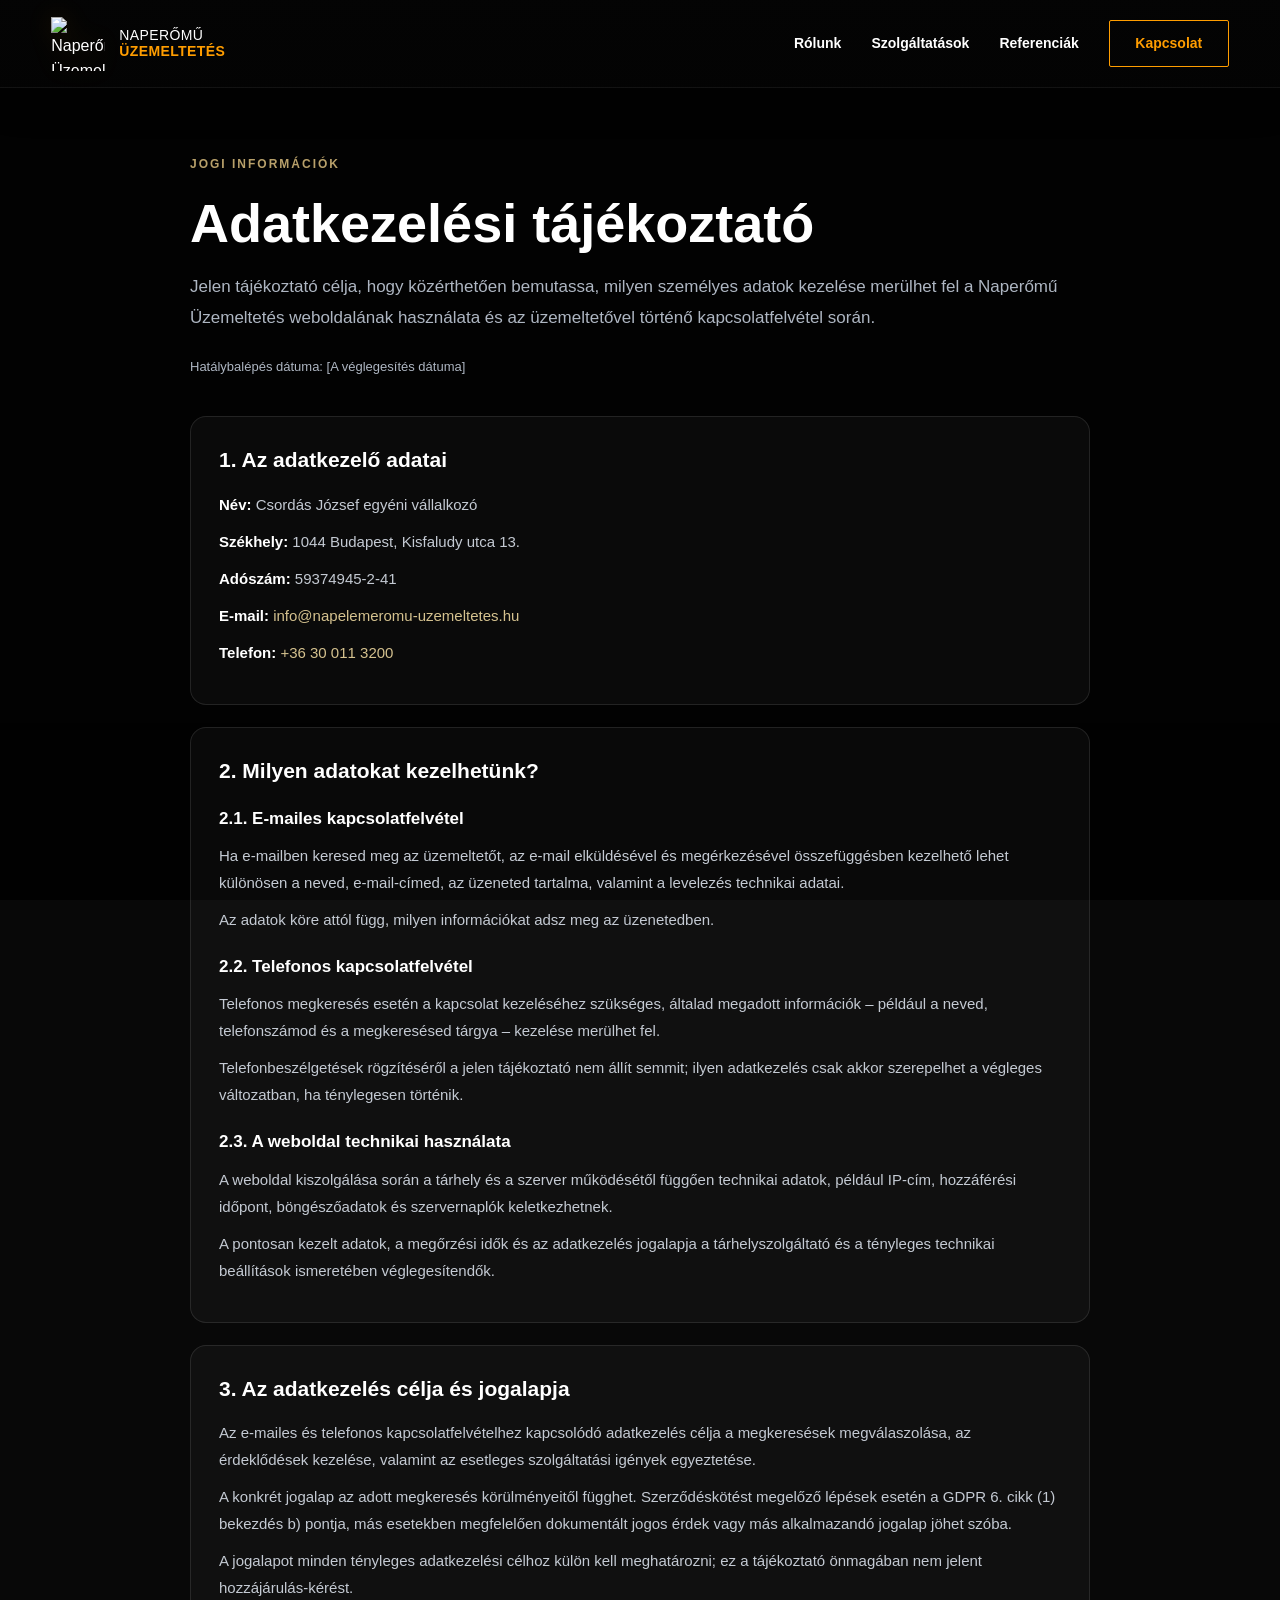
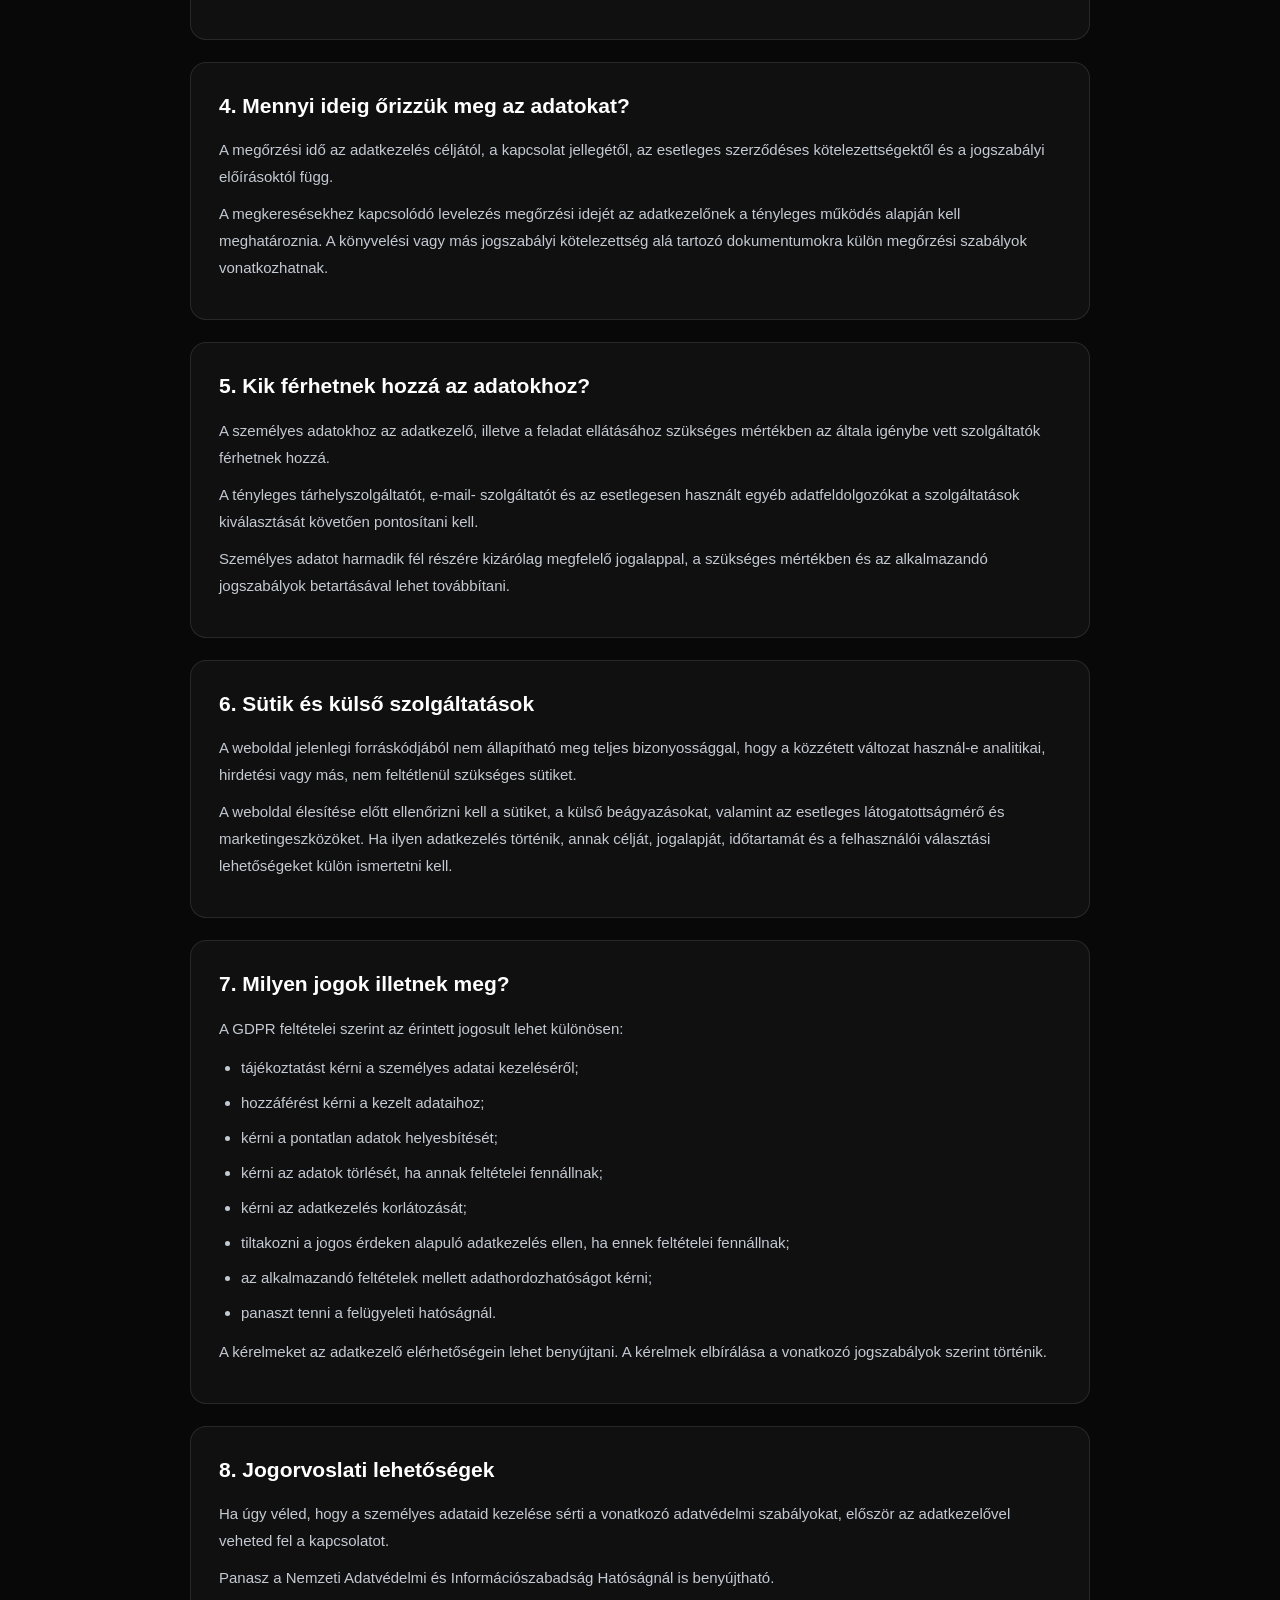
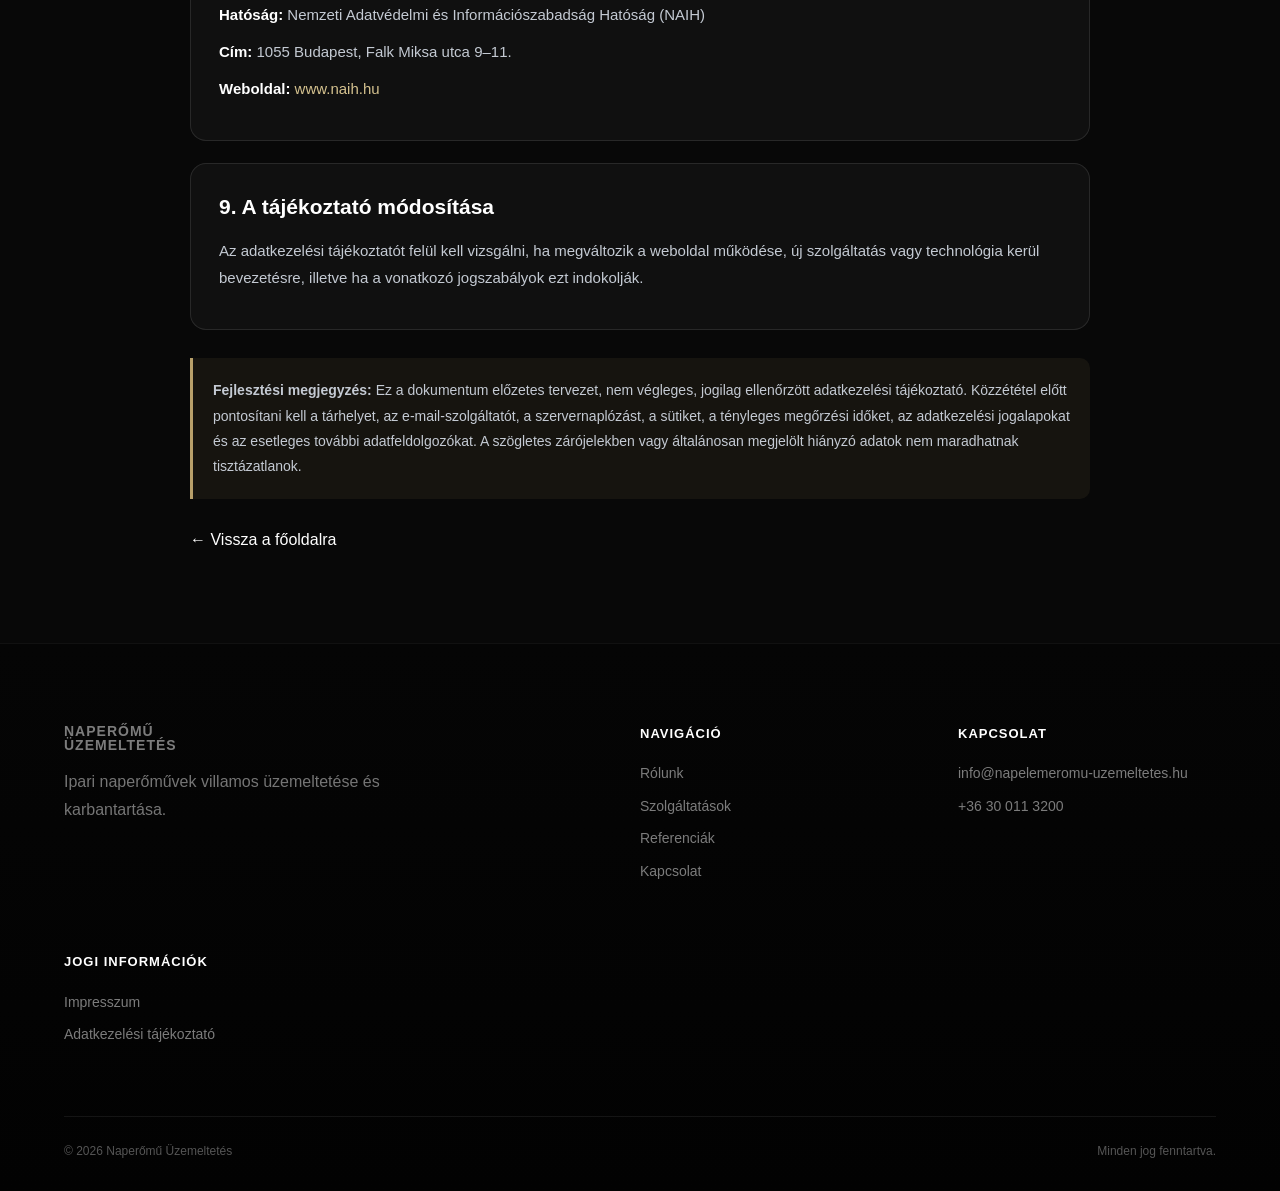
==== adatkezeles.html @ d8855a9f "Add files via upload" ====
<!DOCTYPE html>
<html lang="hu">
<head>
    <meta charset="UTF-8">
    <meta name="viewport" content="width=device-width, initial-scale=1.0">

    <title>Adatkezelési tájékoztató | Naperőmű Üzemeltetés</title>

    <meta
        name="description"
        content="A Naperőmű Üzemeltetés weboldalához kapcsolódó adatkezelési tájékoztató."
    >

    <link rel="stylesheet" href="style.css">
    <link rel="stylesheet" href="home.css">

    <style>
        .legal-page {
            min-height: 70vh;
            padding: 150px 0 90px;
        }

        .legal-content {
            max-width: 900px;
            margin: 0 auto;
        }

        .legal-eyebrow {
            display: inline-block;
            margin-bottom: 18px;
            color: #b8a06a;
            font-size: 12px;
            font-weight: 700;
            letter-spacing: 2px;
            text-transform: uppercase;
        }

        .legal-content h1 {
            margin-bottom: 18px;
            font-size: clamp(34px, 5vw, 54px);
            line-height: 1.15;
        }

        .legal-intro {
            margin-bottom: 24px;
            color: #aeb6c2;
            font-size: 17px;
            line-height: 1.8;
        }

        .legal-updated {
            margin-bottom: 38px;
            color: #aeb6c2;
            font-size: 13px;
        }

        .legal-card {
            margin-bottom: 22px;
            padding: 28px;
            border: 1px solid rgba(255, 255, 255, 0.1);
            border-radius: 16px;
            background: rgba(255, 255, 255, 0.035);
        }

        .legal-card h2 {
            margin-bottom: 16px;
            font-size: 21px;
            line-height: 1.4;
        }

        .legal-card h3 {
            margin: 20px 0 10px;
            font-size: 17px;
        }

        .legal-card p,
        .legal-card li {
            color: #c4cad3;
            font-size: 15px;
            line-height: 1.8;
            overflow-wrap: anywhere;
        }

        .legal-card p {
            margin: 10px 0;
        }

        .legal-card ul {
            padding-left: 22px;
            margin: 12px 0;
        }

        .legal-card li {
            margin-bottom: 8px;
        }

        .legal-card strong {
            color: #fff;
        }

        .legal-card a {
            color: #d5c28f;
            overflow-wrap: anywhere;
        }

        .legal-notice {
            margin-top: 28px;
            padding: 20px;
            border-left: 3px solid #b8a06a;
            border-radius: 0 10px 10px 0;
            background: rgba(184, 160, 106, 0.08);
            color: #c4cad3;
            font-size: 14px;
            line-height: 1.8;
        }

        .legal-back {
            display: inline-flex;
            margin-top: 28px;
            color: #fff;
            text-decoration: none;
            transition: color 0.2s ease;
        }

        .legal-back:hover {
            color: #b8a06a;
        }

        @media (max-width: 600px) {
            .legal-page {
                padding: 120px 0 60px;
            }

            .legal-card {
                padding: 21px;
            }
        }
    </style>
</head>

<body>

    <!-- FEJLÉC -->
    <header class="navbar">
        <div class="nav-container">

            <a href="index.html" class="logo">
                <img
                    src="images/logo.png"
                    alt="Naperőmű Üzemeltetés"
                >

                <div class="logo-text">
                    <span>NAPERŐMŰ</span>
                    <strong>ÜZEMELTETÉS</strong>
                </div>
            </a>

            <nav class="nav-menu">
                <a href="index.html#rolunk">Rólunk</a>
                <a href="index.html#szolgaltatasok">Szolgáltatások</a>
                <a href="index.html#referenciak">Referenciák</a>
                <a href="index.html#kapcsolat" class="nav-button">
                    Kapcsolat
                </a>
            </nav>

            <button
                class="menu-toggle"
                id="menuToggle"
                aria-label="Menü megnyitása"
                aria-expanded="false"
            >
                ☰
            </button>

        </div>
    </header>

    <main>
        <section class="legal-page">
            <div class="section-container">
                <div class="legal-content">

                    <span class="legal-eyebrow">
                        Jogi információk
                    </span>

                    <h1>Adatkezelési tájékoztató</h1>

                    <p class="legal-intro">
                        Jelen tájékoztató célja, hogy közérthetően
                        bemutassa, milyen személyes adatok kezelése
                        merülhet fel a Naperőmű Üzemeltetés weboldalának
                        használata és az üzemeltetővel történő
                        kapcsolatfelvétel során.
                    </p>

                    <p class="legal-updated">
                        Hatálybalépés dátuma: [A véglegesítés dátuma]
                    </p>

                    <!-- 1. ADATKEZELŐ -->
                    <section class="legal-card">
                        <h2>1. Az adatkezelő adatai</h2>

                        <p>
                            <strong>Név:</strong>
                            Csordás József egyéni vállalkozó
                        </p>

                        <p>
                            <strong>Székhely:</strong>
                            1044 Budapest, Kisfaludy utca 13.
                        </p>

                        <p>
                            <strong>Adószám:</strong>
                            59374945-2-41
                        </p>

                        <p>
                            <strong>E-mail:</strong>
                            <a href="mailto:info@napelemeromu-uzemeltetes.hu">
                                info@napelemeromu-uzemeltetes.hu
                            </a>
                        </p>

                        <p>
                            <strong>Telefon:</strong>
                            <a href="tel:+36300113200">
                                +36 30 011 3200
                            </a>
                        </p>
                    </section>

                    <!-- 2. KEZELT ADATOK -->
                    <section class="legal-card">
                        <h2>2. Milyen adatokat kezelhetünk?</h2>

                        <h3>2.1. E-mailes kapcsolatfelvétel</h3>

                        <p>
                            Ha e-mailben keresed meg az üzemeltetőt,
                            az e-mail elküldésével és megérkezésével
                            összefüggésben kezelhető lehet különösen
                            a neved, e-mail-címed, az üzeneted tartalma,
                            valamint a levelezés technikai adatai.
                        </p>

                        <p>
                            Az adatok köre attól függ, milyen
                            információkat adsz meg az üzenetedben.
                        </p>

                        <h3>2.2. Telefonos kapcsolatfelvétel</h3>

                        <p>
                            Telefonos megkeresés esetén a kapcsolat
                            kezeléséhez szükséges, általad megadott
                            információk – például a neved, telefonszámod
                            és a megkeresésed tárgya – kezelése merülhet fel.
                        </p>

                        <p>
                            Telefonbeszélgetések rögzítéséről a jelen
                            tájékoztató nem állít semmit; ilyen adatkezelés
                            csak akkor szerepelhet a végleges változatban,
                            ha ténylegesen történik.
                        </p>

                        <h3>2.3. A weboldal technikai használata</h3>

                        <p>
                            A weboldal kiszolgálása során a tárhely
                            és a szerver működésétől függően technikai
                            adatok, például IP-cím, hozzáférési időpont,
                            böngészőadatok és szervernaplók keletkezhetnek.
                        </p>

                        <p>
                            A pontosan kezelt adatok, a megőrzési idők
                            és az adatkezelés jogalapja a tárhelyszolgáltató
                            és a tényleges technikai beállítások
                            ismeretében véglegesítendők.
                        </p>
                    </section>

                    <!-- 3. CÉLOK ÉS JOGALAPOK -->
                    <section class="legal-card">
                        <h2>3. Az adatkezelés célja és jogalapja</h2>

                        <p>
                            Az e-mailes és telefonos kapcsolatfelvételhez
                            kapcsolódó adatkezelés célja a megkeresések
                            megválaszolása, az érdeklődések kezelése,
                            valamint az esetleges szolgáltatási igények
                            egyeztetése.
                        </p>

                        <p>
                            A konkrét jogalap az adott megkeresés
                            körülményeitől függhet. Szerződéskötést
                            megelőző lépések esetén a GDPR 6. cikk
                            (1) bekezdés b) pontja, más esetekben
                            megfelelően dokumentált jogos érdek vagy
                            más alkalmazandó jogalap jöhet szóba.
                        </p>

                        <p>
                            A jogalapot minden tényleges adatkezelési
                            célhoz külön kell meghatározni; ez a
                            tájékoztató önmagában nem jelent
                            hozzájárulás-kérést.
                        </p>
                    </section>

                    <!-- 4. MEGŐRZÉSI IDŐ -->
                    <section class="legal-card">
                        <h2>4. Mennyi ideig őrizzük meg az adatokat?</h2>

                        <p>
                            A megőrzési idő az adatkezelés céljától,
                            a kapcsolat jellegétől, az esetleges
                            szerződéses kötelezettségektől és a
                            jogszabályi előírásoktól függ.
                        </p>

                        <p>
                            A megkeresésekhez kapcsolódó levelezés
                            megőrzési idejét az adatkezelőnek a
                            tényleges működés alapján kell meghatároznia.
                            A könyvelési vagy más jogszabályi
                            kötelezettség alá tartozó dokumentumokra
                            külön megőrzési szabályok vonatkozhatnak.
                        </p>
                    </section>

                    <!-- 5. ADATTOVÁBBÍTÁS -->
                    <section class="legal-card">
                        <h2>5. Kik férhetnek hozzá az adatokhoz?</h2>

                        <p>
                            A személyes adatokhoz az adatkezelő,
                            illetve a feladat ellátásához szükséges
                            mértékben az általa igénybe vett
                            szolgáltatók férhetnek hozzá.
                        </p>

                        <p>
                            A tényleges tárhelyszolgáltatót, e-mail-
                            szolgáltatót és az esetlegesen használt
                            egyéb adatfeldolgozókat a szolgáltatások
                            kiválasztását követően pontosítani kell.
                        </p>

                        <p>
                            Személyes adatot harmadik fél részére
                            kizárólag megfelelő jogalappal, a szükséges
                            mértékben és az alkalmazandó jogszabályok
                            betartásával lehet továbbítani.
                        </p>
                    </section>

                    <!-- 6. SÜTIK -->
                    <section class="legal-card">
                        <h2>6. Sütik és külső szolgáltatások</h2>

                        <p>
                            A weboldal jelenlegi forráskódjából nem
                            állapítható meg teljes bizonyossággal,
                            hogy a közzétett változat használ-e
                            analitikai, hirdetési vagy más, nem
                            feltétlenül szükséges sütiket.
                        </p>

                        <p>
                            A weboldal élesítése előtt ellenőrizni
                            kell a sütiket, a külső beágyazásokat,
                            valamint az esetleges látogatottságmérő
                            és marketingeszközöket. Ha ilyen
                            adatkezelés történik, annak célját,
                            jogalapját, időtartamát és a felhasználói
                            választási lehetőségeket külön ismertetni kell.
                        </p>
                    </section>

                    <!-- 7. ÉRINTETTI JOGOK -->
                    <section class="legal-card">
                        <h2>7. Milyen jogok illetnek meg?</h2>

                        <p>
                            A GDPR feltételei szerint az érintett
                            jogosult lehet különösen:
                        </p>

                        <ul>
                            <li>tájékoztatást kérni a személyes adatai kezeléséről;</li>
                            <li>hozzáférést kérni a kezelt adataihoz;</li>
                            <li>kérni a pontatlan adatok helyesbítését;</li>
                            <li>kérni az adatok törlését, ha annak feltételei fennállnak;</li>
                            <li>kérni az adatkezelés korlátozását;</li>
                            <li>tiltakozni a jogos érdeken alapuló adatkezelés ellen, ha ennek feltételei fennállnak;</li>
                            <li>az alkalmazandó feltételek mellett adathordozhatóságot kérni;</li>
                            <li>panaszt tenni a felügyeleti hatóságnál.</li>
                        </ul>

                        <p>
                            A kérelmeket az adatkezelő elérhetőségein
                            lehet benyújtani. A kérelmek elbírálása
                            a vonatkozó jogszabályok szerint történik.
                        </p>
                    </section>

                    <!-- 8. PANASZ -->
                    <section class="legal-card">
                        <h2>8. Jogorvoslati lehetőségek</h2>

                        <p>
                            Ha úgy véled, hogy a személyes adataid
                            kezelése sérti a vonatkozó adatvédelmi
                            szabályokat, először az adatkezelővel
                            veheted fel a kapcsolatot.
                        </p>

                        <p>
                            Panasz a Nemzeti Adatvédelmi és
                            Információszabadság Hatóságnál is
                            benyújtható.
                        </p>

                        <p>
                            <strong>Hatóság:</strong>
                            Nemzeti Adatvédelmi és Információszabadság Hatóság (NAIH)
                        </p>

                        <p>
                            <strong>Cím:</strong>
                            1055 Budapest, Falk Miksa utca 9–11.
                        </p>

                        <p>
                            <strong>Weboldal:</strong>
                            <a
                                href="https://www.naih.hu/"
                                target="_blank"
                                rel="noopener noreferrer"
                            >
                                www.naih.hu
                            </a>
                        </p>
                    </section>

                    <!-- 9. MÓDOSÍTÁS -->
                    <section class="legal-card">
                        <h2>9. A tájékoztató módosítása</h2>

                        <p>
                            Az adatkezelési tájékoztatót felül kell
                            vizsgálni, ha megváltozik a weboldal
                            működése, új szolgáltatás vagy technológia
                            kerül bevezetésre, illetve ha a vonatkozó
                            jogszabályok ezt indokolják.
                        </p>
                    </section>

                    <div class="legal-notice">
                        <strong>Fejlesztési megjegyzés:</strong>
                        Ez a dokumentum előzetes tervezet, nem végleges,
                        jogilag ellenőrzött adatkezelési tájékoztató.
                        Közzététel előtt pontosítani kell a tárhelyet,
                        az e-mail-szolgáltatót, a szervernaplózást,
                        a sütiket, a tényleges megőrzési időket,
                        az adatkezelési jogalapokat és az esetleges
                        további adatfeldolgozókat. A szögletes
                        zárójelekben vagy általánosan megjelölt
                        hiányzó adatok nem maradhatnak tisztázatlanok.
                    </div>

                    <a href="index.html" class="legal-back">
                        ← Vissza a főoldalra
                    </a>

                </div>
            </div>
        </section>
    </main>

    <!-- LÁBLÉC -->
    <footer class="footer">
        <div class="section-container">

            <div class="footer-grid">

                <div class="footer-brand">
                    <a href="index.html" class="footer-logo">
                        NAPERŐMŰ<br>
                        ÜZEMELTETÉS
                    </a>

                    <p>
                        Ipari naperőművek villamos üzemeltetése
                        és karbantartása.
                    </p>
                </div>

                <div class="footer-column">
                    <h4>Navigáció</h4>
                    <a href="index.html#rolunk">Rólunk</a>
                    <a href="index.html#szolgaltatasok">Szolgáltatások</a>
                    <a href="index.html#referenciak">Referenciák</a>
                    <a href="index.html#kapcsolat">Kapcsolat</a>
                </div>

                <div class="footer-column">
                    <h4>Kapcsolat</h4>
                    <a href="mailto:info@napelemeromu-uzemeltetes.hu">
                        info@napelemeromu-uzemeltetes.hu
                    </a>
                    <a href="tel:+36300113200">
                        +36 30 011 3200
                    </a>
                </div>

                <div class="footer-column">
                    <h4>Jogi információk</h4>
                    <a href="impresszum.html">Impresszum</a>
                    <a href="adatkezeles.html">
                        Adatkezelési tájékoztató
                    </a>
                </div>

            </div>

            <div class="footer-bottom">
                <span>
                    © <span id="footerYear"></span>
                    Naperőmű Üzemeltetés
                </span>
                <span>Minden jog fenntartva.</span>
            </div>

        </div>
    </footer>

    <script src="script.js"></script>

    <script>
        document.getElementById("footerYear").textContent =
            new Date().getFullYear();
    </script>

</body>
</html>
---- style.css ----
/* =========================
   ALAPOK
========================= */

* {
    margin: 0;
    padding: 0;
    box-sizing: border-box;
}

html {
    scroll-behavior: smooth;
}

body {
    font-family: Arial, Helvetica, sans-serif;
    background: #080808;
    color: #ffffff;
    line-height: 1.6;
    position: relative;
}

/* =========================
   TELJES OLDAL HÁTTÉR
========================= */

body::before {
    content: "";

    position: fixed;
    inset: 0;

    z-index: -2;

    background-image: url("images/hero.jpg");
    background-size: cover;
    background-position: center;
    background-repeat: no-repeat;
}

/* Sötétítő réteg az egész oldal felett */

body::after {
    content: "";

    position: fixed;
    inset: 0;

    z-index: -1;

    background:
        linear-gradient(
            180deg,
            rgba(0, 0, 0, 0.65),
            rgba(0, 0, 0, 0.78)
        );
}

a {
    color: inherit;
    text-decoration: none;
}

img {
    max-width: 100%;
    display: block;
}

.section-container {
    width: min(1200px, 90%);
    margin: 0 auto;
}

.section-label {
    display: inline-block;
    margin-bottom: 18px;

    color: #ff9d00;
    font-size: 13px;
    font-weight: 700;
    letter-spacing: 2px;
}


/* =========================
   NAVBAR
========================= */

.navbar {
    position: fixed;
    top: 0;
    left: 0;

    width: 100%;
    height: 88px;

    z-index: 1000;

    background: rgba(5, 5, 5, 0.9);
    backdrop-filter: blur(15px);

    border-bottom: 1px solid rgba(255, 255, 255, 0.08);
}

.nav-container {
    width: min(1300px, 92%);
    height: 100%;

    margin: 0 auto;

    display: flex;
    align-items: center;
    justify-content: space-between;
}

.logo {
    display: flex;
    align-items: center;
    gap: 14px;
}

.logo img {
    width: 52px;
    height: 52px;
    object-fit: contain;
}

.logo-text {
    display: flex;
    flex-direction: column;

    font-size: 14px;
    line-height: 1.1;
}

.logo-text span {
    color: #ffffff;
}

.logo-text strong {
    color: #ff9d00;
}

.nav-menu {
    display: flex;
    align-items: center;
    gap: 34px;
}

.nav-menu a {
    color: #ffffff;

    font-size: 14px;
    font-weight: 600;

    transition: 0.25s ease;
}

.nav-menu a:hover {
    color: #ff9d00;
}

.nav-menu .nav-button {
    padding: 11px 20px;

    border: 1px solid #ff9d00;
    color: #ff9d00;
}

.nav-menu .nav-button:hover {
    background: #ff9d00;
    color: #000000;
}

.menu-toggle {
    display: none;

    border: none;
    background: transparent;
    color: white;

    font-size: 28px;
    cursor: pointer;
}


/* =========================
   HERO
========================= */

.hero {
    min-height: 100vh;

    position: relative;

    display: flex;
    align-items: center;
    justify-content: center;

    background: transparent;
}

.hero-overlay {
    position: absolute;
    inset: 0;

    background:
        linear-gradient(
            90deg,
            rgba(0, 0, 0, 0.45),
            rgba(0, 0, 0, 0.15),
            rgba(0, 0, 0, 0.45)
        );
}

.hero-content {
    position: relative;
    z-index: 2;

    width: min(1000px, 90%);

    margin-top: 80px;
}

.hero-label {
    display: block;

    margin-bottom: 22px;

    color: #ff9d00;

    font-size: 14px;
    font-weight: 700;

    letter-spacing: 3px;
}

.hero h1 {
    max-width: 850px;

    font-size: clamp(42px, 6vw, 78px);
    line-height: 1.05;

    font-weight: 800;
}

.hero h1 span {
    color: #ff9d00;
}

.hero p {
    max-width: 700px;

    margin-top: 28px;

    color: #dddddd;

    font-size: 18px;
}

.hero-buttons {
    display: flex;
    gap: 14px;

    margin-top: 38px;
}

.btn {
    display: inline-flex;

    align-items: center;
    justify-content: center;

    min-height: 50px;

    padding: 0 28px;

    font-size: 14px;
    font-weight: 700;

    transition: 0.25s ease;
}

.btn-primary {
    background: #ff9d00;
    color: #000000;
}

.btn-primary:hover {
    background: #ffffff;
}

.btn-outline {
    border: 1px solid rgba(255,255,255,0.5);
}

.btn-outline:hover {
    border-color: #ff9d00;
    color: #ff9d00;
}

.hero-scroll {
    position: absolute;

    bottom: 30px;
    left: 50%;

    transform: translateX(-50%);

    display: flex;
    flex-direction: column;
    align-items: center;

    gap: 8px;

    color: #aaaaaa;

    font-size: 10px;
    letter-spacing: 2px;
}

.scroll-line {
    width: 1px;
    height: 45px;

    background: #ff9d00;
}


/* =========================
   INTRO
========================= */

.intro {
    padding: 120px 0;
    background: rgba(5, 5, 5, 0.72);
    backdrop-filter: blur(2px);
}

.intro-grid {
    display: grid;
    grid-template-columns: 1fr 1fr;

    gap: 80px;
}

.intro h2,
.section-heading h2,
.about h2,
.cta h2 {
    font-size: clamp(35px, 4vw, 56px);
    line-height: 1.1;
}

.intro h2 span,
.about h2 span,
.cta h2 span {
    color: #ff9d00;
}

.intro p {
    margin-bottom: 20px;

    color: #aaaaaa;

    font-size: 17px;
}


/* =========================
   SERVICES
========================= */

.services {
    padding: 140px 0;

    background: rgba(3, 3, 3, 0.78);

    backdrop-filter: blur(3px);
}

.services-heading {
    max-width: 760px;
}

.services-heading h2 span {
    color: #ff9d00;
}

.services-heading p {
    max-width: 650px;

    margin-top: 25px;

    color: #a5a5a5;

    font-size: 16px;
}


/* GRID */

.services-grid {
    display: grid;

    grid-template-columns: repeat(4, 1fr);

    gap: 16px;

    margin-top: 65px;
}


/* CARD */

.service-card {
    position: relative;

    min-height: 340px;

    padding: 30px;

    display: flex;
    flex-direction: column;

    background:
        linear-gradient(
            145deg,
            rgba(25, 25, 25, 0.94),
            rgba(8, 8, 8, 0.92)
        );

    border: 1px solid rgba(255, 255, 255, 0.08);

    overflow: hidden;

    transition:
        transform 0.35s ease,
        border-color 0.35s ease,
        box-shadow 0.35s ease;
}


/* ORANGE GLOW */

.service-card::before {
    content: "";

    position: absolute;

    width: 160px;
    height: 160px;

    top: -80px;
    right: -80px;

    background: #ff9d00;

    opacity: 0;

    filter: blur(80px);

    transition: opacity 0.35s ease;
}


/* BOTTOM LINE */

.service-card::after {
    content: "";

    position: absolute;

    left: 0;
    bottom: 0;

    width: 0;
    height: 3px;

    background: #ff9d00;

    transition: width 0.35s ease;
}


/* TOP */

.service-top {
    display: flex;

    align-items: center;
    justify-content: space-between;
}

.service-number {
    color: #555555;

    font-size: 12px;
    font-weight: 700;

    letter-spacing: 1px;
}

.service-arrow {
    width: 34px;
    height: 34px;

    display: flex;

    align-items: center;
    justify-content: center;

    border: 1px solid rgba(255,255,255,0.15);

    color: #888888;

    transition: 0.3s ease;
}


/* ICON */

.service-icon {
    width: 65px;
    height: 65px;

    margin-top: 35px;

    display: flex;

    align-items: center;
    justify-content: center;

    background: rgba(255, 157, 0, 0.08);

    border: 1px solid rgba(255, 157, 0, 0.2);

    font-size: 28px;

    transition: 0.3s ease;
}


/* TITLE */

.service-card h3 {
    margin-top: 25px;

    font-size: 20px;

    font-weight: 700;
}


/* DESCRIPTION */

.service-card p {
    margin-top: 10px;

    color: #858585;

    font-size: 13px;

    line-height: 1.7;
}


/* LINK */

.service-link {
    margin-top: auto;

    padding-top: 25px;

    color: #ff9d00;

    font-size: 12px;

    font-weight: 700;

    text-transform: uppercase;

    letter-spacing: 1px;
}


/* HOVER */

.service-card:hover {
    transform: translateY(-8px);

    border-color: rgba(255, 157, 0, 0.4);

    box-shadow:
        0 20px 60px rgba(0,0,0,0.45);
}

.service-card:hover::before {
    opacity: 0.15;
}

.service-card:hover::after {
    width: 100%;
}

.service-card:hover .service-arrow {
    background: #ff9d00;

    border-color: #ff9d00;

    color: #000000;

    transform: rotate(45deg);
}

.service-card:hover .service-icon {
    background: rgba(255, 157, 0, 0.16);

    border-color: rgba(255, 157, 0, 0.5);

    transform: scale(1.05);
}


/* =========================
   ABOUT
========================= */

.about {
    padding: 120px 0;
    background: rgba(8, 8, 8, 0.72);
}

.about-grid {
    display: grid;

    grid-template-columns: 1fr 1fr;

    gap: 80px;

    align-items: center;
}

.about-image {
    min-height: 520px;

    background:
        linear-gradient(
            rgba(0,0,0,0.15),
            rgba(0,0,0,0.3)
        ),
        url("images/hero.jpg");

    background-size: cover;
    background-position: center;
}

.about-content p {
    margin-top: 20px;

    color: #999999;
}

.text-button {
    display: inline-block;

    margin-top: 30px;

    color: #ff9d00;

    font-weight: 700;
}


/* =========================
   REFERENCES
========================= */

.references {
    padding: 120px 0;
    background: rgba(3, 3, 3, 0.78);
}

.references-grid {
    display: grid;

    grid-template-columns: repeat(3, 1fr);

    gap: 20px;
}

.reference-card {
    background: #101010;

    border: 1px solid #1d1d1d;

    overflow: hidden;
}

.reference-image {
    height: 250px;

    background:
        linear-gradient(
            rgba(0,0,0,0.1),
            rgba(0,0,0,0.3)
        ),
        url("images/hero.jpg");

    background-size: cover;
    background-position: center;
}

.reference-content {
    padding: 25px;
}

.reference-content span {
    color: #ff9d00;

    font-size: 11px;
    font-weight: 700;

    letter-spacing: 2px;
}

.reference-content h3 {
    margin-top: 8px;
}

.reference-content p {
    margin-top: 5px;

    color: #888888;
}


/* =========================
   CTA
========================= */

.cta {
    position: relative;

    min-height: 550px;

    display: flex;
    align-items: center;
    justify-content: center;

    text-align: center;

    background:
        url("images/hero.jpg")
        center / cover;
}

.cta-overlay {
    position: absolute;
    inset: 0;

    background: rgba(0,0,0,0.78);
}

.cta-content {
    position: relative;
    z-index: 2;

    width: min(800px, 90%);
}

.cta-content p {
    margin: 25px auto 35px;

    max-width: 650px;

    color: #aaaaaa;
}


/* =========================
   FOOTER
========================= */

.footer {
    padding: 80px 0 30px;

    background: #030303;
}

.footer-grid {
    display: grid;

    grid-template-columns: 2fr 1fr 1fr;

    gap: 60px;
}

.footer-logo {
    color: #ff9d00;

    font-size: 20px;
    font-weight: 800;
}

.footer-grid p {
    max-width: 350px;

    margin-top: 15px;

    color: #777777;
}

.footer h4 {
    margin-bottom: 18px;
}

.footer-grid a {
    display: block;

    margin-bottom: 10px;

    color: #888888;

    font-size: 14px;

    transition: 0.2s;
}

.footer-grid a:hover {
    color: #ff9d00;
}

.footer-bottom {
    display: flex;
    justify-content: space-between;

    margin-top: 60px;
    padding-top: 25px;

    border-top: 1px solid #1b1b1b;

    color: #555555;

    font-size: 12px;
}


/* =========================
   MOBIL
========================= */

@media (max-width: 1000px) {

    .services-grid {
        grid-template-columns: repeat(2, 1fr);
    }

    .intro-grid,
    .about-grid {
        grid-template-columns: 1fr;
    }

    .references-grid {
        grid-template-columns: 1fr;
    }

    .about-image {
        min-height: 400px;
    }

}


@media (max-width: 700px) {

    .navbar {
        height: 72px;
    }

    .nav-menu {
        position: absolute;

        top: 72px;
        left: 0;

        width: 100%;

        display: none;
        flex-direction: column;

        padding: 25px;

        background: #080808;
    }

    .nav-menu.active {
        display: flex;
    }

    .menu-toggle {
        display: block;
    }

    .hero h1 {
        font-size: 43px;
    }

    .hero p {
        font-size: 16px;
    }

    .hero-buttons {
        flex-direction: column;
    }

    .btn {
        width: 100%;
    }

    .services-grid {
        grid-template-columns: 1fr;
    }

    .intro,
    .services,
    .about,
    .references {
        padding: 80px 0;
    }

    .footer-grid {
        grid-template-columns: 1fr;
    }

    .footer-bottom {
        flex-direction: column;
        gap: 10px;
    }

}
---- home.css ----
/* =========================================================
   HOME PAGE - PREMIUM POLISH
========================================================= */

:root {
    --accent: #ff9d00;
    --accent-soft: rgba(255, 157, 0, 0.12);
    --white-soft: rgba(255, 255, 255, 0.72);
    --white-muted: rgba(255, 255, 255, 0.48);
    --border-soft: rgba(255, 255, 255, 0.09);
    --panel: rgba(10, 10, 10, 0.74);
}


/* =========================================================
   NAVBAR
========================================================= */

.navbar {
    background:
        linear-gradient(
            180deg,
            rgba(4, 4, 4, 0.96),
            rgba(4, 4, 4, 0.82)
        );

    border-bottom-color: rgba(255, 255, 255, 0.06);

    box-shadow:
        0 10px 40px rgba(0, 0, 0, 0.22);
}

.nav-container {
    max-width: 1380px;
}

.logo {
    transition: 0.3s ease;
}

.logo:hover {
    transform: translateY(-1px);
}

.logo img {
    width: 54px;
    height: 54px;
    filter: drop-shadow(0 0 12px rgba(255, 157, 0, 0.12));
}

.logo-text {
    letter-spacing: 0.4px;
}

.nav-menu {
    gap: 30px;
}

.nav-menu a {
    position: relative;
}

.nav-menu a:not(.nav-button)::after {
    content: "";

    position: absolute;
    left: 0;
    bottom: -9px;

    width: 0;
    height: 1px;

    background: var(--accent);

    transition: width 0.25s ease;
}

.nav-menu a:not(.nav-button):hover::after {
    width: 100%;
}

.nav-menu .nav-button {
    min-width: 120px;
    text-align: center;

    border-radius: 2px;

    box-shadow:
        0 0 0 rgba(255, 157, 0, 0);
}

.nav-menu .nav-button:hover {
    box-shadow:
        0 0 30px rgba(255, 157, 0, 0.12);
}


/* =========================================================
   HERO
========================================================= */

.hero {
    min-height: 100vh;
    overflow: hidden;
}

.hero::after {
    content: "";

    position: absolute;
    inset: 0;

    pointer-events: none;

    background:
        linear-gradient(
            180deg,
            rgba(0, 0, 0, 0.05) 0%,
            rgba(0, 0, 0, 0.00) 48%,
            rgba(0, 0, 0, 0.42) 100%
        );
}

.hero-overlay {
    background:
        linear-gradient(
            90deg,
            rgba(0, 0, 0, 0.72),
            rgba(0, 0, 0, 0.34),
            rgba(0, 0, 0, 0.24)
        );
}

.hero-content {
    width: min(1180px, 90%);

    margin-top: 70px;
}

.hero-label {
    position: relative;

    padding-left: 18px;
}

.hero-label::before {
    content: "";

    position: absolute;
    left: 0;
    top: 50%;

    width: 3px;
    height: 18px;

    transform: translateY(-50%);

    background: var(--accent);
}

.hero h1 {
    max-width: 1050px;

    font-size: clamp(48px, 6.8vw, 92px);

    letter-spacing: -2px;
}

.hero h1 span {
    display: inline-block;

    text-shadow:
        0 0 35px rgba(255, 157, 0, 0.08);
}

.hero p {
    max-width: 740px;

    color: rgba(255, 255, 255, 0.78);

    font-size: 19px;

    line-height: 1.75;
}

.hero-buttons {
    margin-top: 42px;
}

.btn {
    min-width: 165px;
    min-height: 54px;

    padding: 0 30px;

    border-radius: 2px;

    letter-spacing: 0.2px;

    box-shadow:
        0 10px 30px rgba(0, 0, 0, 0.16);
}

.btn-primary {
    box-shadow:
        0 10px 30px rgba(255, 157, 0, 0.10);
}

.btn-primary:hover {
    transform: translateY(-2px);

    box-shadow:
        0 15px 35px rgba(255, 157, 0, 0.18);
}

.btn-outline:hover {
    transform: translateY(-2px);
}

.hero-scroll {
    opacity: 0.78;
}

.scroll-line {
    position: relative;
    overflow: hidden;
}

.scroll-line::after {
    content: "";

    position: absolute;
    top: -100%;

    width: 100%;
    height: 100%;

    background: #ffffff;

    animation: scrollPulse 2.3s infinite ease-in-out;
}

@keyframes scrollPulse {
    0% {
        top: -100%;
    }

    45% {
        top: 100%;
    }

    100% {
        top: 100%;
    }
}


/* =========================================================
   INTRO
========================================================= */

.intro {
    position: relative;

    border-top: 1px solid rgba(255, 255, 255, 0.04);
    border-bottom: 1px solid rgba(255, 255, 255, 0.04);
}

.intro::before {
    content: "";

    position: absolute;
    left: 0;
    top: 50%;

    width: 1px;
    height: 100px;

    transform: translateY(-50%);

    background:
        linear-gradient(
            to bottom,
            transparent,
            var(--accent),
            transparent
        );

    opacity: 0.5;
}

.intro-grid {
    align-items: center;
}

.intro h2,
.section-heading h2,
.about h2,
.cta h2 {
    letter-spacing: -1.2px;
}

.intro p {
    color: rgba(255, 255, 255, 0.62);

    line-height: 1.85;
}


/* =========================================================
   SERVICES
========================================================= */

.services {
    position: relative;
}

.services::before {
    content: "01";

    position: absolute;
    right: 5%;
    top: 100px;

    color: rgba(255, 255, 255, 0.025);

    font-size: 150px;
    font-weight: 900;
    line-height: 1;
}

.services-heading {
    position: relative;
    z-index: 2;
}

.services-heading h2 {
    letter-spacing: -1.5px;
}

.services-grid {
    position: relative;
    z-index: 2;

    gap: 18px;
}

.service-card {
    min-height: 360px;

    border-radius: 2px;

    background:
        linear-gradient(
            145deg,
            rgba(24, 24, 24, 0.96),
            rgba(8, 8, 8, 0.95)
        );

    box-shadow:
        inset 0 1px 0 rgba(255,255,255,0.025),
        0 15px 40px rgba(0,0,0,0.12);
}

.service-card h3 {
    letter-spacing: -0.2px;
}

.service-card p {
    max-width: 260px;

    color: rgba(255,255,255,0.46);

    line-height: 1.8;
}

.service-number {
    letter-spacing: 2px;
}

.service-icon {
    box-shadow:
        inset 0 0 0 1px rgba(255, 157, 0, 0.03),
        0 10px 25px rgba(0,0,0,0.18);
}

.service-link {
    transition: 0.25s ease;
}

.service-card:hover .service-link {
    letter-spacing: 1.5px;
}


/* =========================================================
   ABOUT
========================================================= */

.about {
    position: relative;
}

.about-grid {
    gap: 90px;
}

.about-image {
    position: relative;

    min-height: 560px;

    overflow: hidden;

    border: 1px solid var(--border-soft);

    box-shadow:
        0 25px 70px rgba(0, 0, 0, 0.24);
}

.about-image::before {
    content: "";

    position: absolute;
    inset: 0;

    background:
        linear-gradient(
            135deg,
            rgba(255,157,0,0.03),
            transparent 40%,
            rgba(0,0,0,0.45)
        );

    z-index: 2;
}

.about-image::after {
    content: "ÜZEMBIZTONSÁG • MÉRÉS • KARBANTARTÁS";

    position: absolute;

    left: 28px;
    bottom: 28px;

    padding: 10px 14px;

    color: #ffffff;

    font-size: 10px;
    font-weight: 700;

    letter-spacing: 2px;

    background: rgba(0, 0, 0, 0.58);

    border-left: 2px solid var(--accent);

    backdrop-filter: blur(8px);

    z-index: 3;
}

.about-content {
    max-width: 620px;
}

.about-content p {
    color: rgba(255,255,255,0.57);

    line-height: 1.85;
}

.text-button {
    position: relative;

    padding-bottom: 6px;
}

.text-button::after {
    content: "";

    position: absolute;
    left: 0;
    bottom: 0;

    width: 35px;
    height: 1px;

    background: var(--accent);

    transition: 0.25s ease;
}

.text-button:hover::after {
    width: 100%;
}


/* =========================================================
   REFERENCES
========================================================= */

.references {
    position: relative;
}

.reference-card {
    position: relative;

    border-radius: 2px;

    background:
        linear-gradient(
            180deg,
            rgba(18,18,18,0.96),
            rgba(10,10,10,0.96)
        );

    border-color: rgba(255,255,255,0.07);

    transition:
        transform 0.35s ease,
        border-color 0.35s ease,
        box-shadow 0.35s ease;
}

.reference-card:hover {
    transform: translateY(-7px);

    border-color: rgba(255,157,0,0.28);

    box-shadow:
        0 22px 50px rgba(0,0,0,0.28);
}

.reference-image {
    position: relative;

    height: 280px;

    filter: saturate(0.82);
    transition: 0.5s ease;
}

.reference-image::after {
    content: "";

    position: absolute;
    inset: 0;

    background:
        linear-gradient(
            180deg,
            rgba(0,0,0,0.02),
            rgba(0,0,0,0.48)
        );
}

.reference-card:hover .reference-image {
    filter: saturate(1);
    transform: scale(1.02);
}

.reference-content {
    position: relative;

    padding: 28px 26px 30px;
}

.reference-content::before {
    content: "";

    position: absolute;
    left: 26px;
    top: 0;

    width: 36px;
    height: 2px;

    background: var(--accent);
}

.reference-content h3 {
    font-size: 22px;
    letter-spacing: -0.3px;
}

.reference-content p {
    color: rgba(255,255,255,0.48);

    line-height: 1.6;
}


/* =========================================================
   CTA
========================================================= */

.cta {
    min-height: 620px;

    border-top: 1px solid rgba(255,255,255,0.05);
}

.cta::before {
    content: "";

    position: absolute;
    inset: 0;

    background:
        radial-gradient(
            circle at center,
            rgba(255,157,0,0.08),
            transparent 45%
        );

    pointer-events: none;
}

.cta-content {
    padding: 50px 0;
}

.cta-content h2 {
    max-width: 950px;
    margin: 0 auto;
}

.cta-content p {
    color: rgba(255,255,255,0.58);

    line-height: 1.8;
}

.cta .btn-primary {
    min-width: 190px;
}


/* =========================================================
   FOOTER
========================================================= */

.footer {
    border-top: 1px solid rgba(255,255,255,0.06);

    background:
        linear-gradient(
            180deg,
            #050505,
            #020202
        );
}

.footer-logo {
    letter-spacing: 1px;

    line-height: 1.05;
}

.footer-grid {
    align-items: start;
}

.footer h4 {
    color: #ffffff;

    font-size: 13px;

    letter-spacing: 1px;

    text-transform: uppercase;
}

.footer-grid p {
    color: rgba(255,255,255,0.45);

    line-height: 1.75;
}

.footer-grid a {
    color: rgba(255,255,255,0.48);
}

.footer-grid a:hover {
    color: var(--accent);
}

.footer-bottom {
    border-top-color: rgba(255,255,255,0.07);
}


/* =========================================================
   FINOM KÉPERNYŐS MÉRETIGAZÍTÁS
========================================================= */

@media (max-width: 1000px) {

    .hero h1 {
        font-size: clamp(48px, 8vw, 75px);
    }

    .about-image {
        min-height: 460px;
    }

}


@media (max-width: 700px) {

    .logo img {
        width: 46px;
        height: 46px;
    }

    .logo-text {
        display: none;
    }

    .hero-content {
        margin-top: 45px;
    }

    .hero h1 {
        font-size: 43px;
        letter-spacing: -1px;
    }

    .hero p {
        font-size: 16px;
        line-height: 1.65;
    }

    .hero-buttons {
        gap: 10px;
    }

    .btn {
        min-height: 52px;
    }

    .intro::before {
        display: none;
    }

    .service-card {
        min-height: 330px;
    }

    .about-image {
        min-height: 360px;
    }

    .about-image::after {
        left: 18px;
        bottom: 18px;

        font-size: 8px;
        letter-spacing: 1.5px;
    }

    .reference-image {
        height: 230px;
    }

    .cta {
        min-height: 560px;
    }

}
/* =========================================================
   PREMIUM ABOUT
========================================================= */

.about-premium {
    position: relative;

    padding: 150px 0;

    background:
        linear-gradient(
            180deg,
            rgba(7,7,7,0.78),
            rgba(8,8,8,0.92)
        );
}

.about-premium-top {
    display: grid;

    grid-template-columns: 1.15fr 0.85fr;

    gap: 100px;

    align-items: end;

    margin-bottom: 75px;
}

.about-premium-top h2 {
    max-width: 800px;

    margin-top: 10px;

    font-size: clamp(42px, 5vw, 72px);

    line-height: 1.02;

    letter-spacing: -1.8px;
}

.about-premium-top h2 span {
    display: block;

    color: var(--accent);
}

.about-premium-intro {
    padding-left: 35px;

    border-left: 1px solid rgba(255,157,0,0.35);
}

.about-premium-intro p {
    margin-bottom: 20px;

    color: rgba(255,255,255,0.55);

    font-size: 16px;

    line-height: 1.85;
}

.about-premium-main {
    display: grid;

    grid-template-columns: 1.1fr 0.9fr;

    gap: 80px;

    align-items: stretch;
}

.about-premium-image {
    position: relative;

    min-height: 610px;

    background:
        linear-gradient(
            145deg,
            rgba(0,0,0,0.02),
            rgba(0,0,0,0.42)
        ),
        url("images/hero.jpg");

    background-size: cover;
    background-position: center;

    border: 1px solid rgba(255,255,255,0.08);

    overflow: hidden;

    box-shadow:
        0 30px 80px rgba(0,0,0,0.3);
}

.about-premium-image::before {
    content: "";

    position: absolute;
    inset: 0;

    background:
        linear-gradient(
            135deg,
            transparent 40%,
            rgba(255,157,0,0.08)
        );
}

.about-image-badge {
    position: absolute;

    left: 30px;
    bottom: 30px;

    padding: 18px 22px;

    background: rgba(5,5,5,0.72);

    border-left: 3px solid var(--accent);

    backdrop-filter: blur(12px);

    color: #ffffff;

    font-size: 12px;

    font-weight: 800;

    letter-spacing: 2px;

    line-height: 1.5;

    z-index: 3;
}

.about-image-badge span {
    display: block;

    color: var(--accent);

    font-size: 10px;

    margin-bottom: 2px;
}

.about-premium-content {
    display: flex;

    flex-direction: column;

    justify-content: center;
}

.about-point {
    display: grid;

    grid-template-columns: 50px 1fr;

    gap: 25px;

    padding: 30px 0;

    border-bottom: 1px solid rgba(255,255,255,0.08);
}

.about-point:first-child {
    border-top: 1px solid rgba(255,255,255,0.08);
}

.about-point-number {
    color: var(--accent);

    font-size: 12px;

    font-weight: 800;

    letter-spacing: 1px;
}

.about-point h3 {
    font-size: 21px;

    letter-spacing: -0.3px;
}

.about-point p {
    margin-top: 10px;

    color: rgba(255,255,255,0.48);

    font-size: 14px;

    line-height: 1.75;
}

.about-premium-button {
    display: inline-flex;

    align-items: center;
    justify-content: space-between;

    width: 100%;

    margin-top: 38px;

    padding: 18px 0;

    color: #ffffff;

    font-size: 13px;

    font-weight: 700;

    text-transform: uppercase;

    letter-spacing: 1px;

    border-bottom: 1px solid rgba(255,157,0,0.35);

    transition: 0.3s ease;
}

.about-premium-button span {
    color: var(--accent);

    font-size: 20px;

    transition: 0.3s ease;
}

.about-premium-button:hover {
    color: var(--accent);

    border-bottom-color: var(--accent);
}

.about-premium-button:hover span {
    transform: translateX(8px);
}


/* =========================================================
   PREMIUM REFERENCES
========================================================= */

.references-premium {
    padding: 150px 0;

    background:
        linear-gradient(
            180deg,
            rgba(3,3,3,0.88),
            rgba(6,6,6,0.94)
        );
}

.references-premium-heading {
    display: grid;

    grid-template-columns: 1fr 0.75fr;

    gap: 100px;

    align-items: end;

    margin-bottom: 65px;
}

.references-premium-heading h2 {
    margin-top: 10px;

    font-size: clamp(42px, 5vw, 70px);

    line-height: 1;

    letter-spacing: -1.5px;
}

.references-premium-heading h2 span {
    color: var(--accent);
}

.references-premium-heading > p {
    color: rgba(255,255,255,0.48);

    font-size: 16px;

    line-height: 1.8;
}

.references-premium-grid {
    display: grid;

    grid-template-columns: repeat(3, 1fr);

    gap: 18px;
}

.reference-premium-card {
    overflow: hidden;

    background:
        linear-gradient(
            180deg,
            #131313,
            #090909
        );

    border: 1px solid rgba(255,255,255,0.08);

    transition:
        transform 0.35s ease,
        border-color 0.35s ease,
        box-shadow 0.35s ease;
}

.reference-premium-card:hover {
    transform: translateY(-8px);

    border-color: rgba(255,157,0,0.35);

    box-shadow:
        0 25px 60px rgba(0,0,0,0.35);
}

.reference-premium-image {
    position: relative;

    height: 330px;

    background-size: cover;
    background-position: center;

    overflow: hidden;
}

.reference-image-1 {
    background-image:
        linear-gradient(
            180deg,
            rgba(0,0,0,0.02),
            rgba(0,0,0,0.42)
        ),
        url("images/hero.jpg");
}

.reference-image-2 {
    background-image:
        linear-gradient(
            180deg,
            rgba(0,0,0,0.02),
            rgba(0,0,0,0.42)
        ),
        url("images/hero.jpg");

    background-position: 65% center;
}

.reference-image-3 {
    background-image:
        linear-gradient(
            180deg,
            rgba(0,0,0,0.02),
            rgba(0,0,0,0.42)
        ),
        url("images/hero.jpg");

    background-position: 35% center;
}

.reference-premium-overlay {
    position: absolute;
    inset: 0;

    background:
        linear-gradient(
            180deg,
            transparent 35%,
            rgba(0,0,0,0.62)
        );
}

.reference-project-number {
    position: absolute;

    top: 22px;
    left: 22px;

    color: rgba(255,255,255,0.66);

    font-size: 11px;
    font-weight: 700;

    letter-spacing: 2px;

    z-index: 2;
}

.reference-project-tag {
    position: absolute;

    right: 20px;
    bottom: 20px;

    padding: 8px 11px;

    background: rgba(5,5,5,0.7);

    border-left: 2px solid var(--accent);

    color: #ffffff;

    font-size: 9px;

    font-weight: 800;

    letter-spacing: 1.8px;

    z-index: 2;
}

.reference-premium-content {
    padding: 28px 26px 30px;
}

.reference-premium-content > span {
    color: var(--accent);

    font-size: 10px;

    font-weight: 800;

    letter-spacing: 2px;
}

.reference-premium-content h3 {
    margin-top: 10px;

    font-size: 24px;

    letter-spacing: -0.4px;

    line-height: 1.15;
}

.reference-premium-content p {
    margin-top: 14px;

    color: rgba(255,255,255,0.46);

    font-size: 14px;

    line-height: 1.75;
}

.reference-premium-content a {
    display: flex;

    align-items: center;
    justify-content: space-between;

    margin-top: 28px;

    padding-top: 18px;

    border-top: 1px solid rgba(255,255,255,0.08);

    color: #ffffff;

    font-size: 11px;

    font-weight: 700;

    text-transform: uppercase;

    letter-spacing: 1px;

    transition: 0.25s ease;
}

.reference-premium-content a strong {
    color: var(--accent);

    font-size: 18px;

    transition: 0.25s ease;
}

.reference-premium-content a:hover {
    color: var(--accent);
}

.reference-premium-content a:hover strong {
    transform: translateX(6px);
}

.references-premium-bottom {
    display: flex;

    flex-wrap: wrap;

    justify-content: center;

    gap: 12px 35px;

    margin-top: 60px;
}

.references-premium-bottom span {
    color: rgba(255,255,255,0.32);

    font-size: 10px;

    font-weight: 700;

    letter-spacing: 2px;
}

.references-premium-bottom span::before {
    content: "•";

    margin-right: 10px;

    color: var(--accent);
}


/* =========================================================
   PREMIUM MOBILE
========================================================= */

@media (max-width: 1000px) {

    .about-premium-top,
    .references-premium-heading {
        grid-template-columns: 1fr;

        gap: 35px;
    }

    .about-premium-main {
        grid-template-columns: 1fr;

        gap: 50px;
    }

    .about-premium-image {
        min-height: 520px;
    }

    .references-premium-grid {
        grid-template-columns: 1fr;
    }

}


@media (max-width: 700px) {

    .about-premium,
    .references-premium {
        padding: 100px 0;
    }

    .about-premium-top h2,
    .references-premium-heading h2 {
        font-size: 42px;
    }

    .about-premium-intro {
        padding-left: 20px;
    }

    .about-premium-image {
        min-height: 390px;
    }

    .about-point {
        grid-template-columns: 35px 1fr;

        gap: 15px;

        padding: 25px 0;
    }

    .reference-premium-image {
        height: 260px;
    }

    .references-premium-bottom {
        gap: 15px 20px;
    }

}
/* =========================================================
   PREMIUM HERO
========================================================= */

.hero-premium {
    overflow: hidden;
}

.hero-premium::before {
    content: "";

    position: absolute;
    inset: 0;

    background:
        radial-gradient(
            circle at 72% 45%,
            rgba(255,157,0,0.08),
            transparent 32%
        );

    pointer-events: none;
}

.hero-premium .hero-content {
    width: min(1200px, 90%);

    margin-top: 65px;
}

.hero-premium-label {
    display: flex;
    align-items: center;
    flex-wrap: wrap;

    gap: 10px;

    margin-bottom: 24px;

    color: rgba(255,255,255,0.62);

    font-size: 11px;
    font-weight: 800;

    letter-spacing: 2px;
}

.hero-premium-line {
    width: 34px;
    height: 2px;

    background: var(--accent);
}

.hero-premium-dot {
    color: var(--accent);
}

.hero-premium h1 {
    max-width: 1000px;

    font-size: clamp(50px, 7vw, 96px);

    line-height: 0.98;

    letter-spacing: -2.5px;
}

.hero-premium h1 span {
    color: var(--accent);

    text-shadow:
        0 0 50px rgba(255,157,0,0.08);
}

.hero-premium p {
    max-width: 720px;

    margin-top: 30px;

    color: rgba(255,255,255,0.70);

    font-size: 18px;

    line-height: 1.8;
}

.hero-premium .hero-buttons {
    margin-top: 38px;
}

.btn-arrow {
    margin-left: 12px;

    font-size: 18px;

    transition: transform 0.25s ease;
}

.btn:hover .btn-arrow {
    transform: translateX(5px);
}

.hero-trust {
    display: grid;

    grid-template-columns: repeat(4, auto);

    gap: 14px;

    margin-top: 55px;
}

.hero-trust-item {
    display: flex;

    align-items: center;

    gap: 12px;

    min-height: 46px;

    padding-right: 28px;

    border-right: 1px solid rgba(255,255,255,0.09);

    color: rgba(255,255,255,0.52);

    font-size: 11px;

    font-weight: 700;

    letter-spacing: 0.6px;

    text-transform: uppercase;
}

.hero-trust-item:last-child {
    border-right: 0;
}

.hero-trust-number {
    color: var(--accent);

    font-size: 10px;
}


/* =========================================================
   PREMIUM CTA / CONTACT
========================================================= */

.cta-premium {
    min-height: 650px;

    padding: 100px 0;
}

.cta-premium-grid {
    position: relative;
    z-index: 3;

    display: grid;

    grid-template-columns: 1.1fr 0.9fr;

    gap: 90px;

    align-items: center;
}

.cta-premium-main {
    max-width: 760px;
}

.cta-premium-main h2 {
    margin-top: 10px;

    font-size: clamp(48px, 5.5vw, 78px);

    line-height: 0.98;

    letter-spacing: -1.8px;
}

.cta-premium-main h2 span {
    display: block;

    color: var(--accent);
}

.cta-premium-main p {
    max-width: 650px;

    margin-top: 28px;

    color: rgba(255,255,255,0.58);

    font-size: 16px;

    line-height: 1.85;
}

.cta-premium-buttons {
    display: flex;

    flex-wrap: wrap;

    gap: 12px;

    margin-top: 38px;
}


/* CONTACT CARD */

.cta-premium-side {
    display: flex;

    flex-direction: column;

    gap: 18px;
}

.cta-contact-card {
    padding: 36px;

    background:
        linear-gradient(
            145deg,
            rgba(20,20,20,0.86),
            rgba(8,8,8,0.82)
        );

    border: 1px solid rgba(255,255,255,0.09);

    box-shadow:
        0 30px 70px rgba(0,0,0,0.30);

    backdrop-filter: blur(12px);
}

.cta-card-label {
    color: var(--accent);

    font-size: 10px;

    font-weight: 800;

    letter-spacing: 2.5px;
}

.cta-contact-card h3 {
    max-width: 350px;

    margin-top: 12px;

    font-size: 32px;

    line-height: 1.1;
}

.cta-contact-row {
    display: flex;

    flex-direction: column;

    gap: 6px;

    margin-top: 30px;

    padding-top: 20px;

    border-top: 1px solid rgba(255,255,255,0.08);
}

.cta-contact-row span {
    color: rgba(255,255,255,0.32);

    font-size: 9px;

    font-weight: 800;

    letter-spacing: 2px;
}

.cta-contact-row a {
    color: rgba(255,255,255,0.78);

    font-size: 14px;

    transition: 0.25s ease;
}

.cta-contact-row a:hover {
    color: var(--accent);
}

.cta-contact-note {
    display: flex;

    align-items: center;

    gap: 14px;

    padding: 18px 20px;

    background: rgba(255,157,0,0.05);

    border: 1px solid rgba(255,157,0,0.14);
}

.cta-note-dot {
    width: 7px;
    height: 7px;

    flex: 0 0 7px;

    border-radius: 50%;

    background: var(--accent);

    box-shadow:
        0 0 15px rgba(255,157,0,0.5);
}

.cta-contact-note p {
    color: rgba(255,255,255,0.58);

    font-size: 12px;

    line-height: 1.5;
}


/* =========================================================
   HERO + CTA MOBILE
========================================================= */

@media (max-width: 1000px) {

    .hero-trust {
        grid-template-columns: repeat(2, 1fr);

        max-width: 650px;
    }

    .hero-trust-item:nth-child(2) {
        border-right: 0;
    }

    .cta-premium-grid {
        grid-template-columns: 1fr;

        gap: 55px;
    }

}


@media (max-width: 700px) {

    .hero-premium .hero-content {
        margin-top: 35px;
    }

    .hero-premium-label {
        font-size: 9px;

        line-height: 1.6;

        letter-spacing: 1.5px;
    }

    .hero-premium h1 {
        font-size: 45px;

        letter-spacing: -1.4px;
    }

    .hero-premium p {
        font-size: 15px;

        line-height: 1.7;
    }

    .hero-trust {
        grid-template-columns: 1fr 1fr;

        gap: 0;
        margin-top: 45px;
    }

    .hero-trust-item {
        min-height: 42px;

        padding: 10px 12px;

        border-right: 1px solid rgba(255,255,255,0.08);
        border-bottom: 1px solid rgba(255,255,255,0.08);

        font-size: 9px;
    }

    .hero-trust-item:nth-child(2),
    .hero-trust-item:nth-child(4) {
        border-right: 0;
    }

    .hero-trust-item:nth-child(3),
    .hero-trust-item:nth-child(4) {
        border-bottom: 0;
    }

    .cta-premium {
        padding: 90px 0;
    }

    .cta-premium-main h2 {
        font-size: 43px;
    }

    .cta-contact-card {
        padding: 28px 22px;
    }

    .cta-contact-card h3 {
        font-size: 27px;
    }

    .cta-premium-buttons {
        flex-direction: column;
    }

    .cta-premium-buttons .btn {
        width: 100%;
    }

}
/* =========================================================
   CLIENT REFERENCES
========================================================= */

.references-client-grid {
    display: grid;

    grid-template-columns: repeat(2, 1fr);

    gap: 22px;

    margin-top: 65px;
}

.reference-client-card {
    overflow: hidden;

    background:
        linear-gradient(
            180deg,
            #141414,
            #080808
        );

    border: 1px solid rgba(255,255,255,0.08);

    transition:
        transform 0.4s ease,
        border-color 0.4s ease,
        box-shadow 0.4s ease;
}

.reference-client-card:hover {
    transform: translateY(-8px);

    border-color: rgba(255,157,0,0.42);

    box-shadow:
        0 30px 70px rgba(0,0,0,0.35);
}


/* KÉP / NAGY REFERENCIA BLOKK */

.reference-client-image {
    position: relative;

    height: 430px;

    background-size: cover;
    background-position: center;

    overflow: hidden;
}

.reference-client-image-1 {
    background-image:
        linear-gradient(
            135deg,
            rgba(0,0,0,0.15),
            rgba(0,0,0,0.55)
        ),
        url("images/hero.jpg");

    background-position: center;
}

.reference-client-image-2 {
    background-image:
        linear-gradient(
            135deg,
            rgba(0,0,0,0.15),
            rgba(0,0,0,0.55)
        ),
        url("images/hero.jpg");

    background-position: 70% center;
}

.reference-client-overlay {
    position: absolute;
    inset: 0;

    background:
        linear-gradient(
            180deg,
            rgba(0,0,0,0.05) 20%,
            rgba(0,0,0,0.20) 45%,
            rgba(0,0,0,0.82) 100%
        );

    transition: 0.4s ease;
}

.reference-client-card:hover .reference-client-overlay {
    background:
        linear-gradient(
            180deg,
            rgba(255,157,0,0.02),
            rgba(0,0,0,0.10) 40%,
            rgba(0,0,0,0.84)
        );
}


/* FELSŐ INFORMÁCIÓ */

.reference-client-top {
    position: absolute;

    top: 25px;
    left: 28px;
    right: 28px;

    display: flex;

    align-items: center;
    justify-content: space-between;

    z-index: 2;
}

.reference-client-number {
    color: rgba(255,255,255,0.65);

    font-size: 11px;

    font-weight: 800;

    letter-spacing: 2px;
}

.reference-client-label {
    padding: 8px 11px;

    color: #ffffff;

    background: rgba(4,4,4,0.58);

    border-left: 2px solid var(--accent);

    font-size: 9px;

    font-weight: 800;

    letter-spacing: 2px;

    backdrop-filter: blur(10px);
}


/* CÉGNÉV */

.reference-client-title {
    position: absolute;

    left: 30px;
    right: 30px;
    bottom: 32px;

    z-index: 2;
}

.reference-client-title span {
    color: var(--accent);

    font-size: 10px;

    font-weight: 800;

    letter-spacing: 2.5px;
}

.reference-client-title h3 {
    margin-top: 8px;

    color: #ffffff;

    font-size: clamp(32px, 3vw, 48px);

    line-height: 1;

    letter-spacing: -1.2px;
}


/* ALSÓ INFORMÁCIÓ */

.reference-client-bottom {
    display: flex;

    align-items: flex-end;
    justify-content: space-between;

    gap: 30px;

    padding: 28px 30px 30px;
}

.reference-client-tag {
    color: rgba(255,255,255,0.35);

    font-size: 9px;

    font-weight: 800;

    letter-spacing: 1.8px;
}

.reference-client-bottom p {
    max-width: 360px;

    margin-top: 8px;

    color: rgba(255,255,255,0.52);

    font-size: 13px;

    line-height: 1.65;
}

.reference-client-bottom a {
    display: flex;

    align-items: center;

    gap: 15px;

    flex-shrink: 0;

    color: #ffffff;

    font-size: 10px;

    font-weight: 800;

    letter-spacing: 1px;

    text-transform: uppercase;

    transition: 0.25s ease;
}

.reference-client-bottom a strong {
    color: var(--accent);

    font-size: 18px;

    transition: 0.25s ease;
}

.reference-client-bottom a:hover {
    color: var(--accent);
}

.reference-client-bottom a:hover strong {
    transform: translateX(7px);
}


/* =========================================================
   CLIENT REFERENCES MOBILE
========================================================= */

@media (max-width: 1000px) {

    .references-client-grid {
        grid-template-columns: 1fr;
    }

    .reference-client-image {
        height: 390px;
    }

}


@media (max-width: 700px) {

    .references-client-grid {
        gap: 16px;
    }

    .reference-client-image {
        height: 320px;
    }

    .reference-client-title {
        left: 22px;
        right: 22px;
        bottom: 24px;
    }

    .reference-client-title h3 {
        font-size: 32px;
    }

    .reference-client-bottom {
        flex-direction: column;
        align-items: flex-start;

        padding: 24px 22px 26px;
    }

    .reference-client-bottom a {
        width: 100%;

        justify-content: space-between;

        padding-top: 17px;

        border-top: 1px solid rgba(255,255,255,0.08);
    }

}
/* =========================================================
   REFERENCE LOGOS
========================================================= */

.reference-client-title-logo {
    left: 28px;
    right: 28px;
    bottom: 28px;
}

.reference-logo-box {
    margin-top: 14px;

    width: 100%;
    max-width: 360px;
    min-height: 82px;

    display: flex;
    align-items: center;
    justify-content: center;

    padding: 12px 18px;

    transition:
        transform 0.35s ease,
        box-shadow 0.35s ease;
}

.reference-logo-box img {
    display: block;

    max-width: 100%;
    max-height: 62px;

    width: auto;
    height: auto;

    object-fit: contain;
}

.reference-logo-light {
    background: #ffffff;

    border-radius: 3px;

    box-shadow:
        0 12px 30px rgba(0,0,0,0.25);
}

.reference-logo-dark {
    background: rgba(8,8,8,0.72);

    border: 1px solid rgba(255,255,255,0.10);

    backdrop-filter: blur(10px);

    border-radius: 3px;
}

.reference-client-card:hover .reference-logo-box {
    transform: translateY(-3px);
}

.reference-client-card:hover .reference-logo-light {
    box-shadow:
        0 16px 35px rgba(0,0,0,0.35);
}

@media (max-width: 700px) {

    .reference-logo-box {
        max-width: 290px;
        min-height: 70px;

        padding: 10px 14px;
    }

    .reference-logo-box img {
        max-height: 52px;
    }

}
/* =========================================
   PREMIUM FOOTER — CIBERE NAPERŐMŰ
========================================= */

.footer-premium {
    position: relative;
    overflow: hidden;
    padding: 0;
    background:
        radial-gradient(
            ellipse at 12% 0%,
            rgba(218, 155, 0, 0.07),
            transparent 38%
        ),
        #090a0b;
    border-top: 1px solid rgba(230, 165, 20, 0.35);
    color: #f5f5f5;
}

.footer-premium .section-container {
    padding-top: 72px;
    padding-bottom: 0;
}

.footer-premium-main {
    display: grid;
    grid-template-columns: 1.35fr 0.8fr 1fr 0.85fr;
    gap: 52px;
    padding-bottom: 60px;
}

.footer-premium-brand {
    max-width: 340px;
}

.footer-premium-logo {
    display: inline-flex;
    align-items: center;
    gap: 15px;
    margin-bottom: 24px;
    color: #fff;
    text-decoration: none;
}

.footer-premium-logo img {
    display: block;
    width: 54px;
    height: 54px;
    object-fit: contain;
}

.footer-premium-logo span {
    display: flex;
    flex-direction: column;
    gap: 3px;
    font-size: 16px;
    line-height: 1.1;
    letter-spacing: 0.04em;
}

.footer-premium-logo strong {
    font-weight: 800;
}

.footer-premium-logo b {
    color: #f5b400;
    font-weight: 800;
}

.footer-premium-brand > p {
    margin: 0;
    color: #a6a8ad;
    font-size: 14px;
    line-height: 1.9;
}

.footer-premium-cta {
    display: inline-flex;
    align-items: center;
    gap: 14px;
    margin-top: 24px;
    color: #f5b400;
    font-size: 13px;
    font-weight: 700;
    text-decoration: none;
    transition: color 0.25s ease;
}

.footer-premium-cta span {
    font-size: 19px;
    transition: transform 0.25s ease;
}

.footer-premium-cta:hover {
    color: #ffd45c;
}

.footer-premium-cta:hover span {
    transform: translate(3px, -3px);
}

.footer-premium-column {
    display: flex;
    flex-direction: column;
    align-items: flex-start;
    gap: 15px;
}

.footer-premium-label {
    display: block;
    margin-bottom: 4px;
    color: #e6aa15;
    font-size: 10px;
    font-weight: 800;
    letter-spacing: 0.18em;
}

.footer-premium-column h3 {
    margin: 0 0 8px;
    color: #fff;
    font-size: 15px;
    font-weight: 700;
    line-height: 1.5;
}

.footer-premium-column > a {
    color: #aeb0b5;
    font-size: 13px;
    line-height: 1.7;
    text-decoration: none;
    overflow-wrap: anywhere;
    transition: color 0.2s ease, transform 0.2s ease;
}

.footer-premium-column > a:hover {
    color: #f5b400;
    transform: translateX(3px);
}

.footer-premium-detail-label {
    margin-bottom: -9px;
    color: #777b82;
    font-size: 10px;
    font-weight: 700;
    letter-spacing: 0.12em;
}

.footer-premium-company {
    display: grid;
    grid-template-columns: 0.8fr 2fr;
    gap: 35px;
    padding: 28px 0;
    border-top: 1px solid rgba(255, 255, 255, 0.09);
    border-bottom: 1px solid rgba(255, 255, 255, 0.09);
}

.footer-premium-company-heading {
    display: flex;
    flex-direction: column;
    align-items: flex-start;
    gap: 10px;
}

.footer-premium-company-heading > strong {
    color: #f1f1f1;
    font-size: 13px;
    line-height: 1.7;
}

.footer-premium-company-data {
    display: grid;
    grid-template-columns: 1.2fr 0.8fr 1fr;
    gap: 25px;
}

.footer-premium-company-data > div {
    display: flex;
    flex-direction: column;
    gap: 8px;
}

.footer-premium-company-data span {
    color: #777b82;
    font-size: 11px;
}

.footer-premium-company-data strong {
    color: #c4c6ca;
    font-size: 12px;
    font-weight: 500;
    line-height: 1.7;
    overflow-wrap: anywhere;
}

.footer-premium-bottom {
    display: flex;
    align-items: center;
    justify-content: space-between;
    gap: 24px;
    min-height: 76px;
    color: #777b82;
    font-size: 11px;
}

.footer-premium-bottom-note {
    display: flex;
    align-items: center;
    gap: 10px;
    color: #96999f;
    font-size: 10px;
    letter-spacing: 0.08em;
}

.footer-premium-bottom-note i {
    display: inline-block;
    width: 5px;
    height: 5px;
    border-radius: 50%;
    background: #e6aa15;
}

.footer-premium-top {
    color: #c6c7ca;
    text-decoration: none;
    transition: color 0.2s ease;
}

.footer-premium-top:hover {
    color: #f5b400;
}

/* TABLET */
@media (max-width: 1050px) {
    .footer-premium-main {
        grid-template-columns: 1.2fr 1fr;
        gap: 45px 60px;
    }

    .footer-premium-company {
        grid-template-columns: 1fr;
        gap: 24px;
    }
}

/* MOBIL */
@media (max-width: 600px) {
    .footer-premium .section-container {
        padding-top: 48px;
    }

    .footer-premium-main {
        grid-template-columns: 1fr;
        gap: 38px;
        padding-bottom: 40px;
    }

    .footer-premium-brand {
        max-width: 100%;
    }

    .footer-premium-company {
        padding: 25px 0;
    }

    .footer-premium-company-data {
        grid-template-columns: 1fr;
        gap: 20px;
    }

    .footer-premium-bottom {
        align-items: flex-start;
        flex-direction: column;
        justify-content: center;
        gap: 13px;
        padding: 22px 0;
    }

    .footer-premium-bottom-note {
        flex-wrap: wrap;
        line-height: 1.8;
    }
}
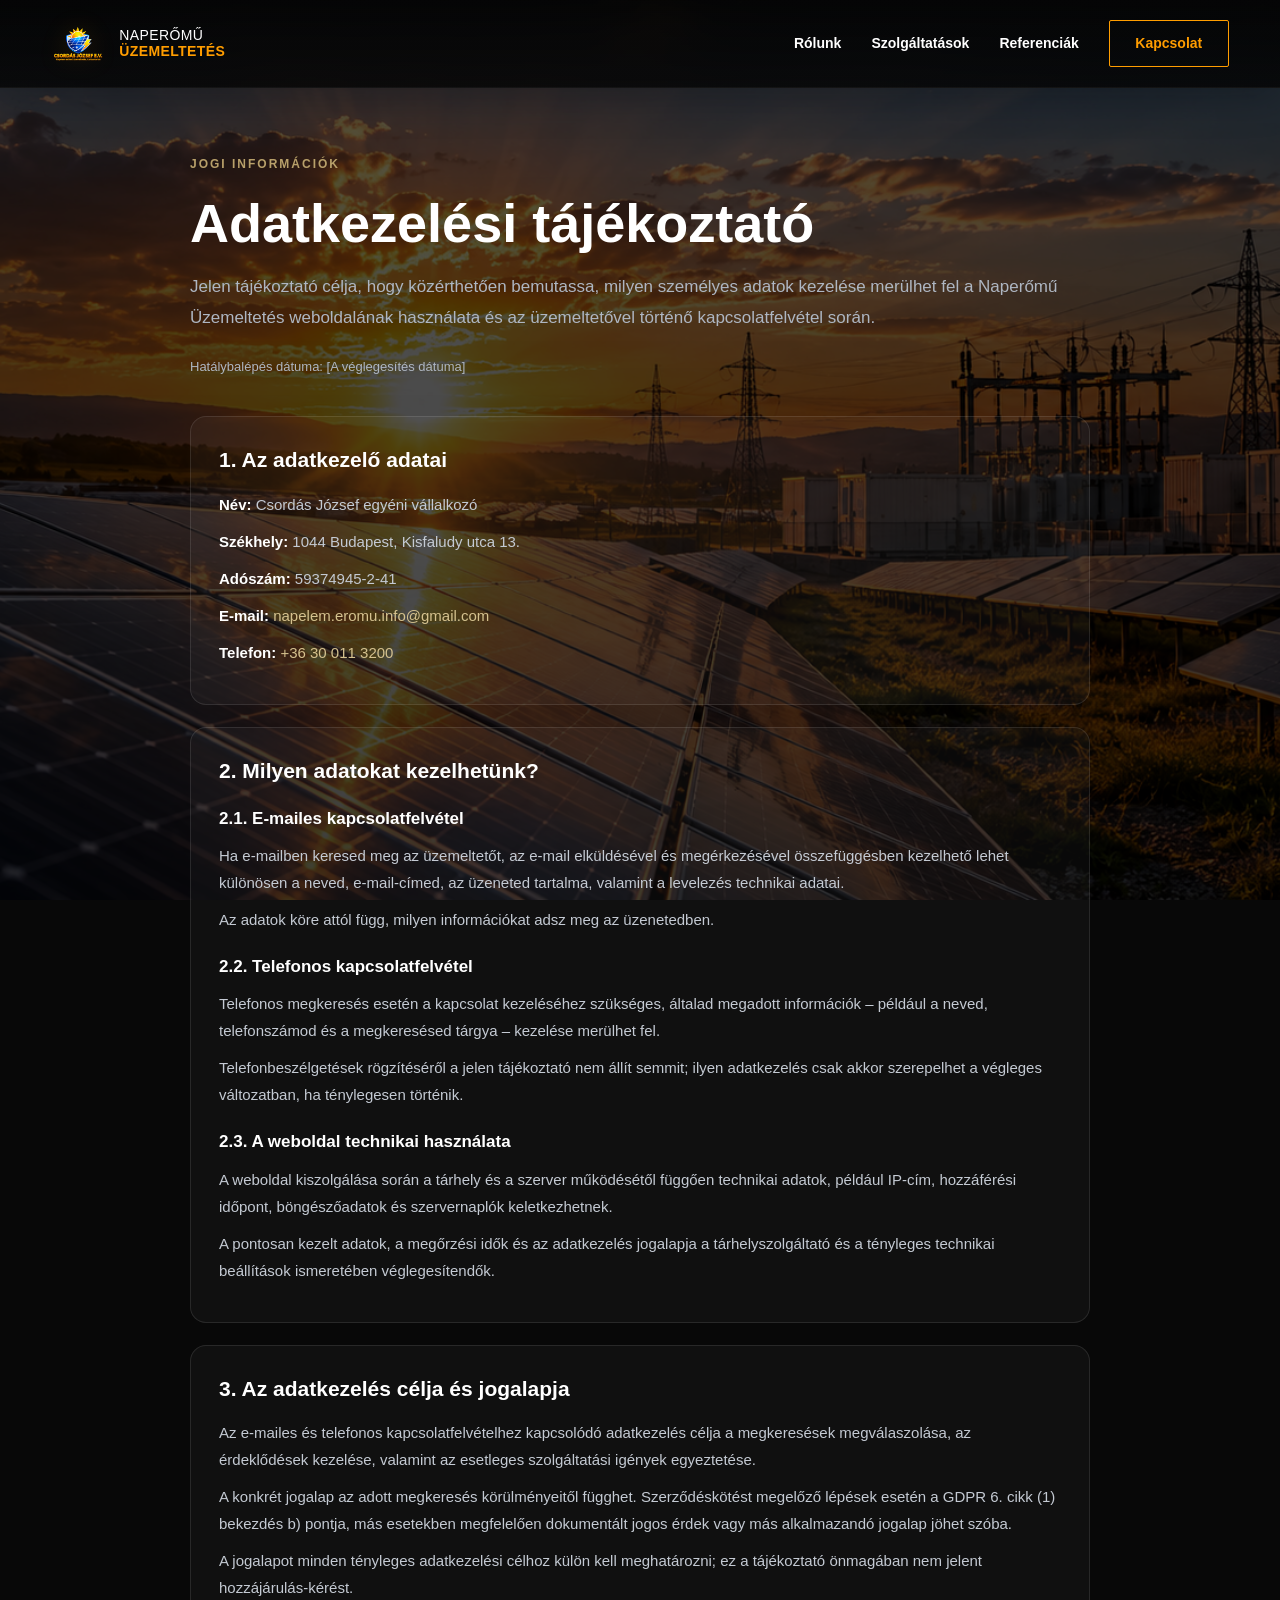
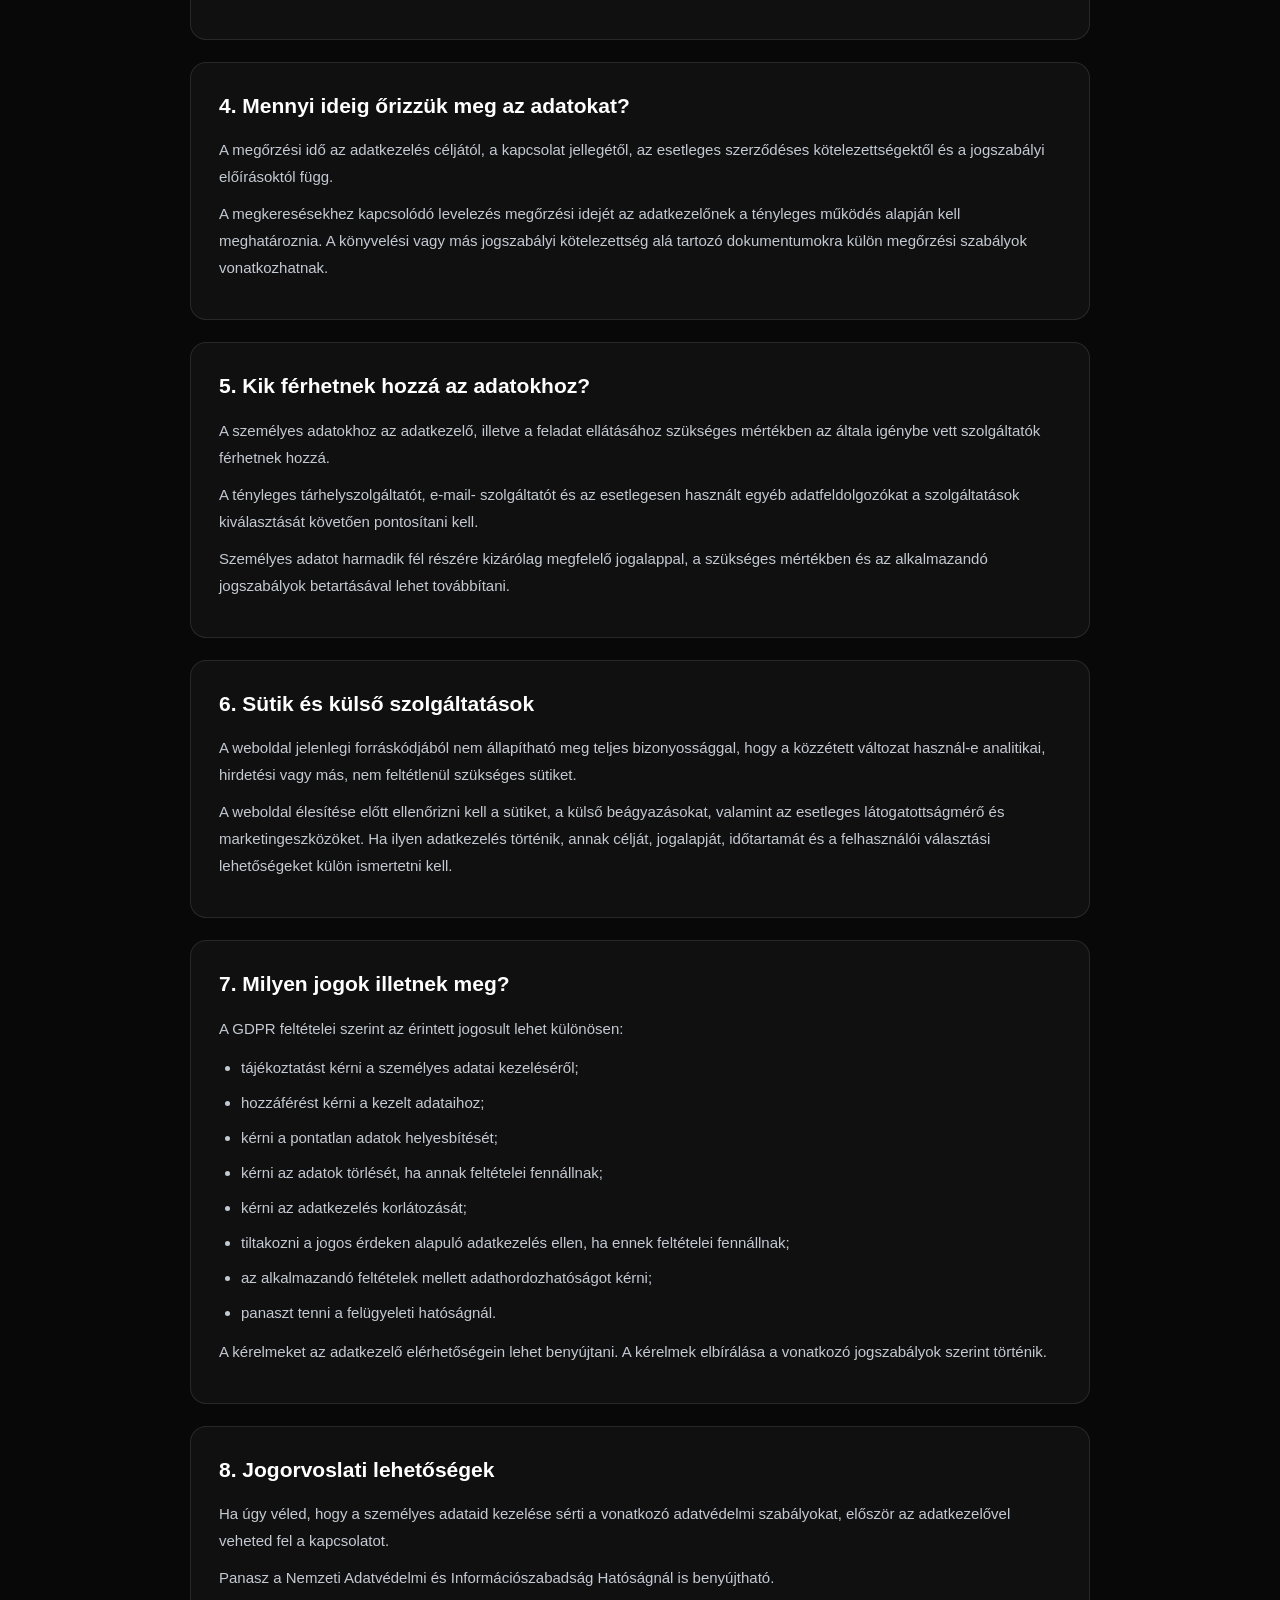
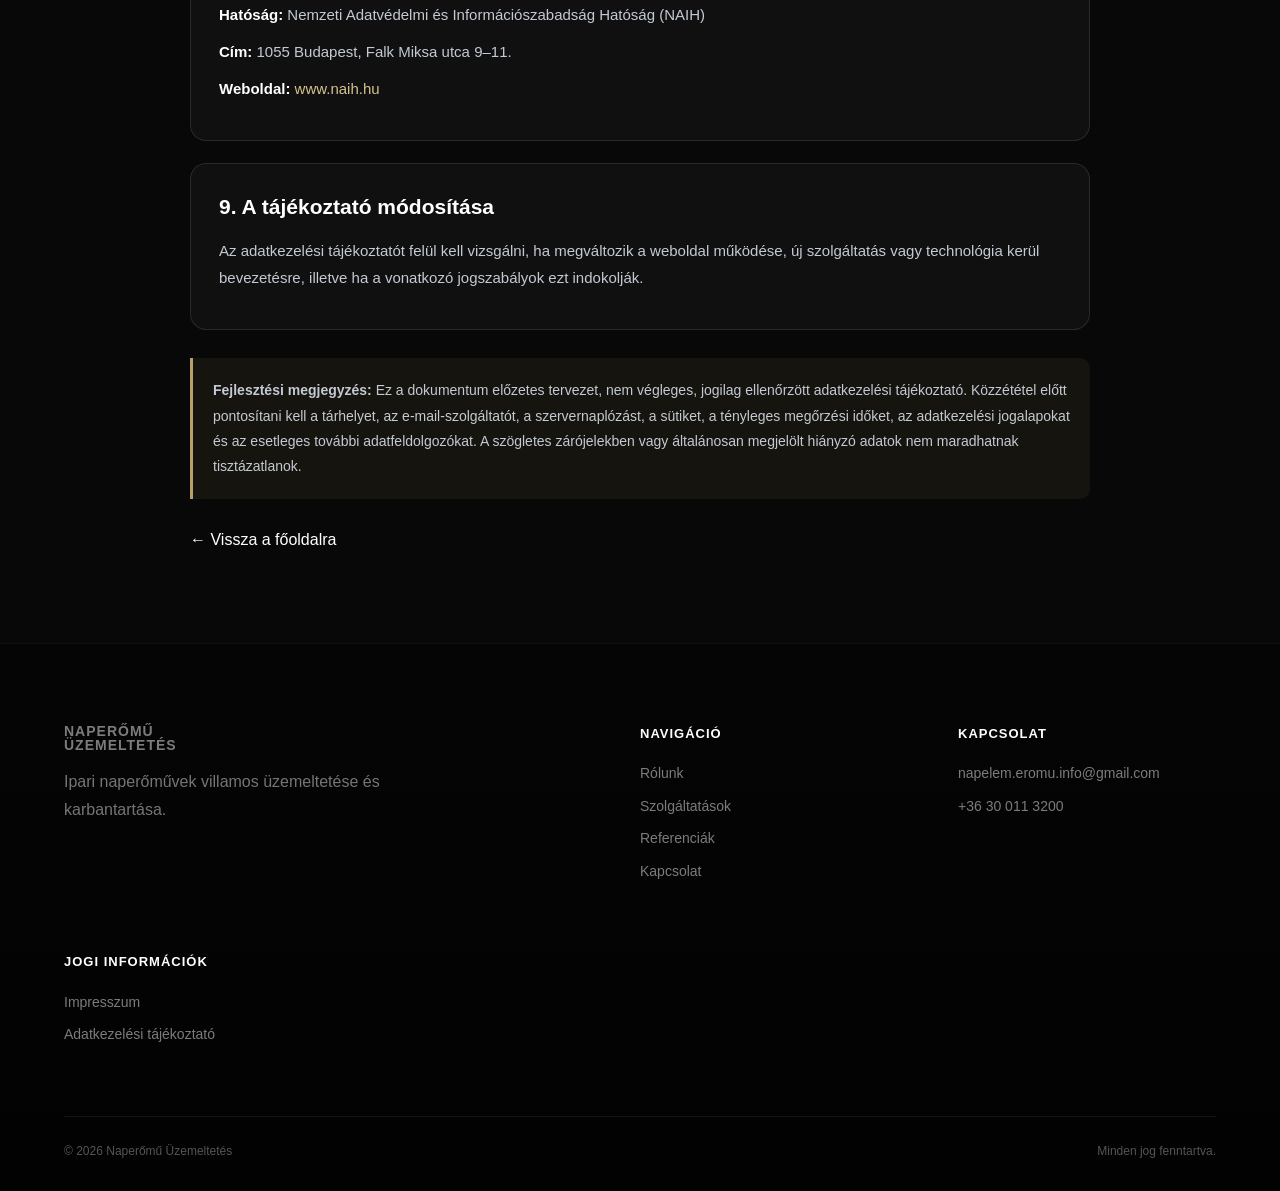
==== commit 59f790c9: "Restore complete solar maintenance website" ====
--- a/adatkezeles.html
+++ b/adatkezeles.html
@@ -221,8 +221,8 @@
 
                         <p>
                             <strong>E-mail:</strong>
-                            <a href="mailto:info@napelemeromu-uzemeltetes.hu">
-                                info@napelemeromu-uzemeltetes.hu
+                            <a href="mailto:napelem.eromu.info@gmail.com">
+                                napelem.eromu.info@gmail.com
                             </a>
                         </p>
 
@@ -514,8 +514,8 @@
 
                 <div class="footer-column">
                     <h4>Kapcsolat</h4>
-                    <a href="mailto:info@napelemeromu-uzemeltetes.hu">
-                        info@napelemeromu-uzemeltetes.hu
+                    <a href="mailto:napelem.eromu.info@gmail.com">
+                        napelem.eromu.info@gmail.com
                     </a>
                     <a href="tel:+36300113200">
                         +36 30 011 3200
--- a/home.css
+++ b/home.css
@@ -2486,4 +2486,5 @@
         flex-wrap: wrap;
         line-height: 1.8;
     }
-}+}
+
